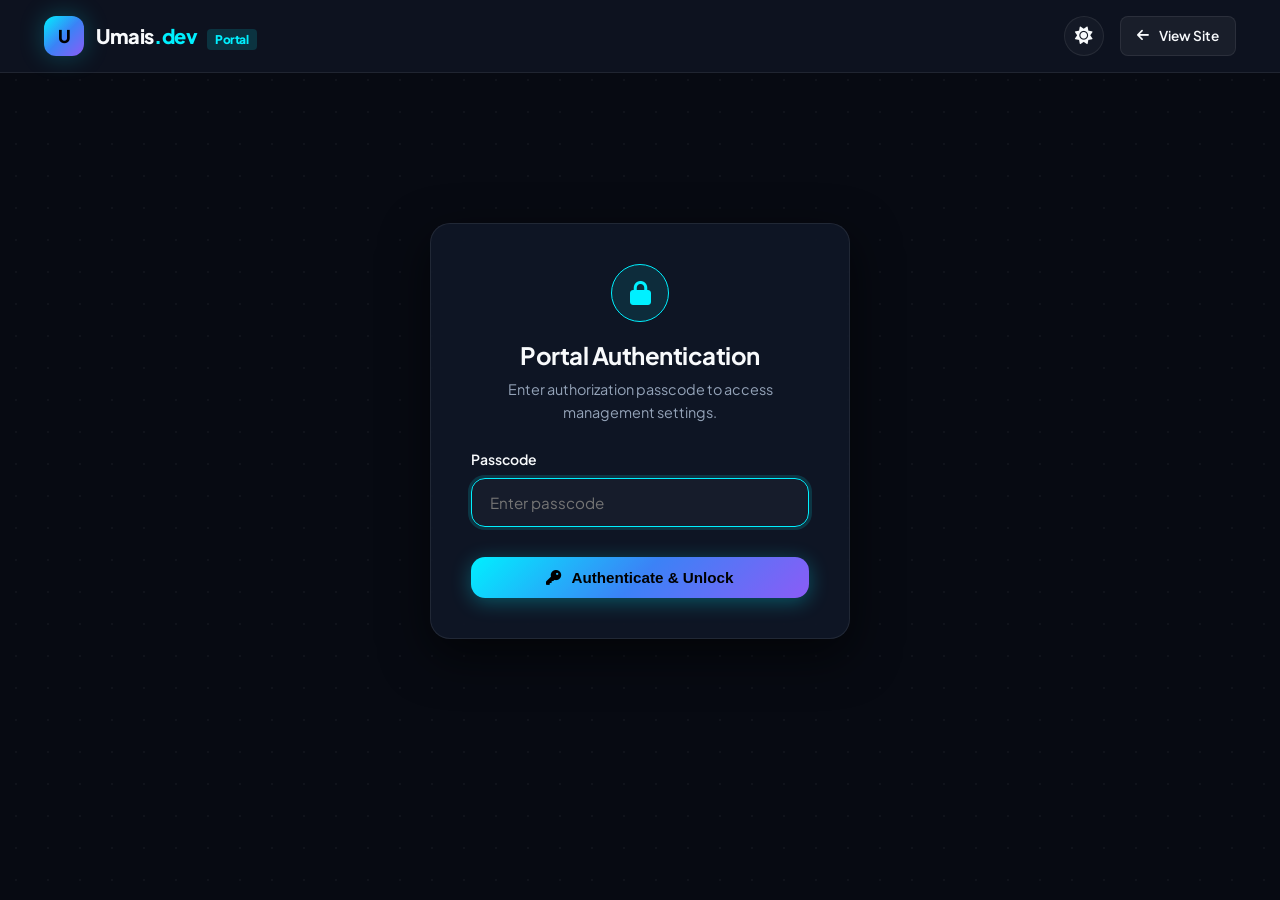
==== admin.html @ cdbe1eee "Initial commit" ====
<!DOCTYPE html>
<html lang="en" data-theme="dark">
<head>
  <meta charset="UTF-8">
  <meta name="viewport" content="width=device-width, initial-scale=1.0">
  <title>Portal Authentication | Umais Ur Rehman</title>
  <meta name="robots" content="noindex, nofollow">

  <!-- Google Fonts -->
  <link rel="preconnect" href="https://fonts.googleapis.com">
  <link rel="preconnect" href="https://fonts.gstatic.com" crossorigin>
  <link href="https://fonts.googleapis.com/css2?family=JetBrains+Mono:wght@400;600&family=Plus+Jakarta+Sans:wght@300;400;500;600;700;800&display=swap" rel="stylesheet">

  <!-- FontAwesome Icons -->
  <link rel="stylesheet" href="https://cdnjs.cloudflare.com/ajax/libs/font-awesome/6.5.1/css/all.min.css" integrity="sha512-DTOQO9RWCH3ppGqcWaEA1BIZOC6xxalwEsw9c2QQeAIftl+Vegovlnee1c9QX4TctnWMn13TZye+giMm8e2LwA==" crossorigin="anonymous" referrerpolicy="no-referrer" />

  <link rel="stylesheet" href="css/style.css">
  <link rel="icon" type="image/jpeg" href="assets/img/profile.jpeg">

  <style>
    .admin-wrapper {
      padding: 40px 0 80px;
    }
    .auth-card {
      max-width: 420px;
      margin: 110px auto;
      background: var(--bg-card);
      backdrop-filter: blur(16px);
      border: 1px solid var(--border-color);
      border-radius: var(--radius-lg);
      padding: 40px;
      text-align: center;
      box-shadow: var(--shadow-lg);
    }
    .admin-section-box {
      background: var(--bg-card);
      backdrop-filter: blur(14px);
      border: 1px solid var(--border-color);
      border-radius: var(--radius-lg);
      padding: 32px;
      margin-bottom: 36px;
    }
    .form-grid-2 {
      display: grid;
      grid-template-columns: 1fr 1fr;
      gap: 20px;
    }
    @media (max-width: 768px) {
      .form-grid-2 { grid-template-columns: 1fr; }
    }
    .action-btn-group {
      display: flex;
      gap: 8px;
    }
    .badge-cat {
      display: inline-block;
      padding: 4px 10px;
      border-radius: var(--radius-full);
      font-size: 0.75rem;
      font-weight: 600;
      text-transform: uppercase;
      background: rgba(0, 240, 255, 0.12);
      color: var(--accent-cyan);
    }
    .current-avatar-preview {
      width: 140px;
      height: 140px;
      border-radius: 50%;
      object-fit: cover;
      border: 3px solid var(--accent-cyan);
      box-shadow: 0 0 20px rgba(0, 240, 255, 0.3);
    }
    .profile-photo-container {
      display: flex;
      align-items: center;
      gap: 24px;
      flex-wrap: wrap;
    }
  </style>
</head>
<body>

  <!-- Background Interactive Particles Canvas -->
  <canvas id="canvas-particles"></canvas>

  <!-- Navigation Header -->
  <header class="admin-header">
    <div class="container" style="display: flex; justify-content: space-between; align-items: center;">
      <a href="index.html" class="nav-logo">
        <div class="logo-icon">U</div>
        <div class="logo-text">Umais<span>.dev</span> <small style="font-size: 0.75rem; background: rgba(0, 240, 255, 0.15); color: var(--accent-cyan); padding: 3px 8px; border-radius: 4px; margin-left: 6px;">Portal</small></div>
      </a>

      <div style="display: flex; align-items: center; gap: 16px;">
        <button id="theme-toggle-btn" class="theme-toggle-btn" aria-label="Toggle theme">
          <i class="fa-solid fa-sun"></i>
        </button>

        <a href="index.html" class="btn btn-secondary btn-sm">
          <i class="fa-solid fa-arrow-left"></i>
          <span>View Site</span>
        </a>

        <button id="btn-logout" class="btn btn-outline btn-sm" style="display: none;" onclick="logoutAdmin()">
          <i class="fa-solid fa-arrow-right-from-bracket"></i>
          <span>Lock</span>
        </button>
      </div>
    </div>
  </header>

  <main class="container admin-wrapper">

    <!-- Authentication Screen (Shown by default to all visitors) -->
    <div id="auth-panel" class="auth-card">
      <div style="width: 58px; height: 58px; border-radius: 50%; background: rgba(0, 240, 255, 0.1); border: 1px solid var(--accent-cyan); display: flex; align-items: center; justify-content: center; margin: 0 auto 18px; font-size: 1.5rem; color: var(--accent-cyan);">
        <i class="fa-solid fa-lock"></i>
      </div>
      <h2 style="font-size: 1.5rem; margin-bottom: 8px;">Portal Authentication</h2>
      <p style="font-size: 0.9rem; margin-bottom: 24px; color: var(--text-muted);">
        Enter authorization passcode to access management settings.
      </p>

      <form id="admin-login-form">
        <div class="form-group" style="text-align: left;">
          <label for="admin-passcode" class="form-label">Passcode</label>
          <input type="password" id="admin-passcode" class="form-control" placeholder="Enter passcode" required autofocus>
        </div>

        <button type="submit" class="btn btn-primary" style="width: 100%; margin-top: 10px;">
          <i class="fa-solid fa-key"></i>
          <span>Authenticate & Unlock</span>
        </button>
      </form>
    </div>

    <!-- Dynamic Admin Dashboard Container (Injected ONLY upon successful SHA-256 verification) -->
    <div id="admin-dashboard-container"></div>

  </main>

  <script src="js/portfolio-data.js"></script>
  <script src="js/auth.js"></script>
  <script src="js/admin.js"></script>
</body>
</html>
---- css/style.css ----
/* ==========================================================================
   UMAIS UR REHMAN — MODERN SOFTWARE DEVELOPER PORTFOLIO STYLESHEET
   Clean HTML5/CSS3/JS Architecture — Zero dependencies, production-ready
   Optimized for Netlify & GitHub Pages deployment
   ========================================================================== */

:root {
  /* Color Palette - Cyber Dark Theme (Default) */
  --bg-primary: #070a12;
  --bg-secondary: #0d121f;
  --bg-card: rgba(18, 26, 43, 0.75);
  --bg-card-hover: rgba(26, 37, 62, 0.9);
  --bg-glass: rgba(255, 255, 255, 0.03);
  --border-color: rgba(255, 255, 255, 0.08);
  --border-highlight: rgba(0, 240, 255, 0.35);

  --text-main: #f8fafc;
  --text-muted: #94a3b8;
  --text-dim: #64748b;

  --accent-cyan: #00f0ff;
  --accent-blue: #3b82f6;
  --accent-purple: #8b5cf6;
  --accent-emerald: #10b981;
  --accent-amber: #f59e0b;
  --accent-rose: #f43f5e;

  --gradient-primary: linear-gradient(135deg, #00f0ff 0%, #3b82f6 50%, #8b5cf6 100%);
  --gradient-glow: radial-gradient(circle at 50% 50%, rgba(0, 240, 255, 0.15) 0%, transparent 70%);
  --gradient-card: linear-gradient(145deg, rgba(255, 255, 255, 0.04) 0%, rgba(255, 255, 255, 0.01) 100%);

  --shadow-sm: 0 4px 12px rgba(0, 0, 0, 0.25);
  --shadow-md: 0 8px 30px rgba(0, 0, 0, 0.4);
  --shadow-lg: 0 16px 48px rgba(0, 0, 0, 0.6);
  --shadow-glow: 0 0 25px rgba(0, 240, 255, 0.25);

  --radius-sm: 8px;
  --radius-md: 14px;
  --radius-lg: 20px;
  --radius-full: 9999px;

  --transition-fast: 0.2s cubic-bezier(0.4, 0, 0.2, 1);
  --transition-normal: 0.35s cubic-bezier(0.4, 0, 0.2, 1);
  --transition-slow: 0.6s cubic-bezier(0.16, 1, 0.3, 1);

  --font-main: 'Plus Jakarta Sans', system-ui, -apple-system, BlinkMacSystemFont, 'Segoe UI', Roboto, sans-serif;
  --font-mono: 'JetBrains Mono', 'Fira Code', monospace;
}

/* Light Mode Overrides */
[data-theme="light"] {
  --bg-primary: #f8fafc;
  --bg-secondary: #f1f5f9;
  --bg-card: rgba(255, 255, 255, 0.85);
  --bg-card-hover: rgba(255, 255, 255, 0.98);
  --bg-glass: rgba(0, 0, 0, 0.02);
  --border-color: rgba(0, 0, 0, 0.08);
  --border-highlight: rgba(0, 163, 196, 0.4);

  --text-main: #0f172a;
  --text-muted: #475569;
  --text-dim: #64748b;

  --accent-cyan: #0284c7;
  --gradient-glow: radial-gradient(circle at 50% 50%, rgba(2, 132, 199, 0.1) 0%, transparent 70%);
  --shadow-sm: 0 4px 12px rgba(0, 0, 0, 0.06);
  --shadow-md: 0 8px 30px rgba(0, 0, 0, 0.08);
  --shadow-lg: 0 16px 40px rgba(0, 0, 0, 0.12);
  --shadow-glow: 0 0 25px rgba(2, 132, 199, 0.18);
}

/* ==========================================================================
   Base & Reset
   ========================================================================== */

*, *::before, *::after {
  box-sizing: border-box;
  margin: 0;
  padding: 0;
}

html {
  scroll-behavior: smooth;
  font-size: 16px;
  -webkit-text-size-adjust: 100%;
}

body {
  font-family: var(--font-main);
  background-color: var(--bg-primary);
  color: var(--text-main);
  line-height: 1.6;
  overflow-x: hidden;
  transition: background-color var(--transition-normal), color var(--transition-normal);
  position: relative;
}

/* Subtle background grid pattern */
body::before {
  content: "";
  position: fixed;
  top: 0;
  left: 0;
  width: 100%;
  height: 100%;
  background-image: 
    radial-gradient(rgba(255, 255, 255, 0.04) 1px, transparent 1px);
  background-size: 32px 32px;
  pointer-events: none;
  z-index: -1;
}

[data-theme="light"] body::before {
  background-image: radial-gradient(rgba(0, 0, 0, 0.04) 1px, transparent 1px);
}

#canvas-particles {
  position: fixed;
  top: 0;
  left: 0;
  width: 100%;
  height: 100%;
  z-index: 0;
  pointer-events: none;
}

/* Container */
.container {
  width: 100%;
  max-width: 1240px;
  margin: 0 auto;
  padding: 0 24px;
  position: relative;
  z-index: 1;
}

/* Typography Helpers */
h1, h2, h3, h4, h5, h6 {
  color: var(--text-main);
  font-weight: 700;
  line-height: 1.25;
  letter-spacing: -0.02em;
}

p {
  color: var(--text-muted);
}

a {
  color: inherit;
  text-decoration: none;
  transition: var(--transition-fast);
}

img {
  max-width: 100%;
  height: auto;
  display: block;
}

/* Gradient Text */
.gradient-text {
  background: var(--gradient-primary);
  -webkit-background-clip: text;
  -webkit-text-fill-color: transparent;
  display: inline-block;
}

/* Section Common */
.section {
  padding: 110px 0;
  position: relative;
}

.section-header {
  text-align: center;
  max-width: 760px;
  margin: 0 auto 60px;
}

.section-tag {
  display: inline-flex;
  align-items: center;
  gap: 8px;
  padding: 6px 16px;
  border-radius: var(--radius-full);
  background: rgba(0, 240, 255, 0.1);
  border: 1px solid rgba(0, 240, 255, 0.25);
  color: var(--accent-cyan);
  font-size: 0.825rem;
  font-weight: 600;
  letter-spacing: 0.05em;
  text-transform: uppercase;
  margin-bottom: 16px;
}

.section-title {
  font-size: clamp(2rem, 4vw, 2.75rem);
  margin-bottom: 16px;
}

.section-subtitle {
  font-size: 1.1rem;
  color: var(--text-muted);
}

/* ==========================================================================
   Navigation Header
   ========================================================================== */

.site-header {
  position: fixed;
  top: 0;
  left: 0;
  width: 100%;
  z-index: 1000;
  padding: 20px 0;
  transition: all var(--transition-normal);
}

.site-header.scrolled {
  padding: 12px 0;
  background: rgba(7, 10, 18, 0.85);
  backdrop-filter: blur(16px);
  -webkit-backdrop-filter: blur(16px);
  border-bottom: 1px solid var(--border-color);
  box-shadow: var(--shadow-sm);
}

[data-theme="light"] .site-header.scrolled {
  background: rgba(255, 255, 255, 0.9);
}

.nav-container {
  display: flex;
  align-items: center;
  justify-content: space-between;
}

.nav-logo {
  display: flex;
  align-items: center;
  gap: 12px;
  font-weight: 800;
  font-size: 1.25rem;
  letter-spacing: -0.02em;
}

.logo-icon {
  width: 40px;
  height: 40px;
  border-radius: 12px;
  background: var(--gradient-primary);
  display: flex;
  align-items: center;
  justify-content: center;
  color: #000;
  font-weight: 900;
  font-size: 1.1rem;
  box-shadow: var(--shadow-glow);
}

.logo-text span {
  color: var(--accent-cyan);
}

.nav-menu {
  display: flex;
  align-items: center;
  gap: 32px;
  list-style: none;
}

.nav-link {
  font-size: 0.925rem;
  font-weight: 500;
  color: var(--text-muted);
  position: relative;
  padding: 6px 0;
}

.nav-link:hover,
.nav-link.active {
  color: var(--accent-cyan);
}

.nav-link::after {
  content: "";
  position: absolute;
  bottom: 0;
  left: 0;
  width: 0%;
  height: 2px;
  background: var(--gradient-primary);
  transition: width var(--transition-fast);
}

.nav-link:hover::after,
.nav-link.active::after {
  width: 100%;
}

.nav-actions {
  display: flex;
  align-items: center;
  gap: 16px;
}

.theme-toggle-btn {
  background: var(--bg-glass);
  border: 1px solid var(--border-color);
  color: var(--text-main);
  width: 40px;
  height: 40px;
  border-radius: 50%;
  display: flex;
  align-items: center;
  justify-content: center;
  cursor: pointer;
  transition: var(--transition-fast);
  font-size: 1.1rem;
}

.theme-toggle-btn:hover {
  background: var(--border-color);
  transform: rotate(15deg);
}

.mobile-toggle {
  display: none;
  background: transparent;
  border: none;
  color: var(--text-main);
  font-size: 1.5rem;
  cursor: pointer;
}

/* ==========================================================================
   Buttons
   ========================================================================== */

.btn {
  display: inline-flex;
  align-items: center;
  justify-content: center;
  gap: 10px;
  padding: 12px 24px;
  border-radius: var(--radius-md);
  font-weight: 600;
  font-size: 0.95rem;
  cursor: pointer;
  transition: all var(--transition-fast);
  border: none;
  outline: none;
  text-decoration: none;
}

.btn-primary {
  background: var(--gradient-primary);
  color: #000;
  box-shadow: 0 4px 20px rgba(0, 240, 255, 0.3);
}

.btn-primary:hover {
  transform: translateY(-2px);
  box-shadow: 0 8px 28px rgba(0, 240, 255, 0.5);
  color: #000;
}

.btn-secondary {
  background: rgba(255, 255, 255, 0.05);
  border: 1px solid var(--border-color);
  color: var(--text-main);
}

.btn-secondary:hover {
  background: rgba(255, 255, 255, 0.1);
  border-color: var(--accent-cyan);
  color: var(--accent-cyan);
  transform: translateY(-2px);
}

.btn-outline {
  background: transparent;
  border: 1px solid var(--border-highlight);
  color: var(--accent-cyan);
}

.btn-outline:hover {
  background: rgba(0, 240, 255, 0.1);
  transform: translateY(-2px);
}

.btn-sm {
  padding: 8px 16px;
  font-size: 0.85rem;
  border-radius: var(--radius-sm);
}

.btn-lg {
  padding: 16px 32px;
  font-size: 1.05rem;
}

/* ==========================================================================
   Hero Section
   ========================================================================== */

.hero-section {
  min-height: 100vh;
  display: flex;
  align-items: center;
  padding-top: 130px;
  padding-bottom: 70px;
  position: relative;
  overflow: hidden;
}

.hero-glow-1 {
  position: absolute;
  top: 15%;
  left: -10%;
  width: 500px;
  height: 500px;
  background: radial-gradient(circle, rgba(0, 240, 255, 0.18) 0%, transparent 70%);
  filter: blur(80px);
  pointer-events: none;
  z-index: 0;
  animation: floatOrb 12s infinite alternate ease-in-out;
}

.hero-glow-2 {
  position: absolute;
  bottom: 10%;
  right: -5%;
  width: 550px;
  height: 550px;
  background: radial-gradient(circle, rgba(139, 92, 246, 0.18) 0%, transparent 70%);
  filter: blur(90px);
  pointer-events: none;
  z-index: 0;
  animation: floatOrb 15s infinite alternate-reverse ease-in-out;
}

@keyframes floatOrb {
  0% { transform: translate(0, 0) scale(1); }
  50% { transform: translate(40px, -30px) scale(1.1); }
  100% { transform: translate(-30px, 40px) scale(0.95); }
}

.hero-grid {
  display: grid;
  grid-template-columns: minmax(0, 1fr) 340px;
  align-items: center;
  gap: 48px;
  position: relative;
  z-index: 1;
}

.hero-content {
  max-width: 680px;
  min-width: 0;
}

.hero-badge-available {
  display: inline-flex;
  align-items: center;
  gap: 10px;
  padding: 8px 18px;
  background: rgba(16, 185, 129, 0.12);
  border: 1px solid rgba(16, 185, 129, 0.35);
  border-radius: var(--radius-full);
  color: var(--accent-emerald);
  font-size: 0.85rem;
  font-weight: 600;
  margin-bottom: 24px;
}

.pulse-dot {
  width: 9px;
  height: 9px;
  background: var(--accent-emerald);
  border-radius: 50%;
  box-shadow: 0 0 10px var(--accent-emerald);
  animation: pulse 2s infinite;
}

@keyframes pulse {
  0%, 100% { opacity: 1; transform: scale(1); }
  50% { opacity: 0.4; transform: scale(1.3); }
}

.hero-title {
  font-size: clamp(2.2rem, 3.8vw, 3.4rem);
  font-weight: 800;
  line-height: 1.2;
  margin-bottom: 20px;
  letter-spacing: -0.03em;
  word-break: normal;
  overflow-wrap: break-word;
}

.hero-title-sub {
  display: inline-block;
  color: var(--accent-cyan);
  font-size: clamp(1.35rem, 2.4vw, 2rem);
  font-weight: 700;
  margin-top: 6px;
  background: var(--gradient-primary);
  -webkit-background-clip: text;
  -webkit-text-fill-color: transparent;
  line-height: 1.3;
}

.hero-description {
  font-size: 1.1rem;
  color: var(--text-muted);
  margin-bottom: 32px;
  line-height: 1.7;
  max-width: 640px;
}

.hero-cta-group {
  display: flex;
  flex-wrap: wrap;
  align-items: center;
  gap: 16px;
  margin-bottom: 40px;
}

.hero-social-links {
  display: flex;
  align-items: center;
  gap: 16px;
  flex-wrap: wrap;
}

.social-pill {
  display: inline-flex;
  align-items: center;
  gap: 8px;
  padding: 8px 16px;
  border-radius: var(--radius-full);
  background: var(--bg-glass);
  border: 1px solid var(--border-color);
  font-size: 0.875rem;
  color: var(--text-muted);
  transition: var(--transition-fast);
}

.social-pill:hover {
  border-color: var(--accent-cyan);
  color: var(--accent-cyan);
  transform: translateY(-2px);
}

/* Hero Visual / Avatar Showcase (Locked in position & Zero component overlap) */
.hero-visual {
  display: flex;
  flex-direction: column;
  justify-content: center;
  align-items: center;
  position: relative;
  width: 340px;
  flex-shrink: 0;
  gap: 20px;
}

.avatar-wrapper {
  position: relative;
  width: 300px;
  height: 300px;
  flex-shrink: 0;
  border-radius: 50%;
  z-index: 2;
}

.avatar-ring {
  position: absolute;
  top: -12px;
  left: -12px;
  right: -12px;
  bottom: -12px;
  border-radius: 50%;
  border: 2px dashed rgba(0, 240, 255, 0.35);
  animation: rotateRing 25s linear infinite;
  pointer-events: none;
  z-index: 1;
}

@keyframes rotateRing {
  from { transform: rotate(0deg); }
  to { transform: rotate(360deg); }
}

.avatar-backdrop {
  position: absolute;
  inset: 0;
  border-radius: 50%;
  background: var(--gradient-primary);
  opacity: 0.2;
  filter: blur(25px);
  pointer-events: none;
  z-index: 0;
}

.avatar-img-container {
  position: relative;
  width: 100%;
  height: 100%;
  border-radius: 50%;
  padding: 6px;
  background: linear-gradient(135deg, rgba(0, 240, 255, 0.6), rgba(139, 92, 246, 0.6));
  box-shadow: 0 0 35px rgba(0, 240, 255, 0.35);
  overflow: hidden;
  z-index: 3;
}

.avatar-img {
  width: 100%;
  height: 100%;
  object-fit: cover;
  object-position: center 20%;
  border-radius: 50%;
  background-color: #1a2234;
  transition: transform var(--transition-slow);
  display: block;
  position: relative;
  z-index: 4;
}

.avatar-wrapper:hover .avatar-img {
  transform: scale(1.05);
}

/* Badges positioned cleanly below the avatar - zero overlap with profile picture */
.avatar-sub-badges {
  display: flex;
  align-items: center;
  justify-content: center;
  gap: 12px;
  width: 100%;
  z-index: 5;
}

.avatar-badge-pill {
  display: inline-flex;
  align-items: center;
  gap: 8px;
  padding: 8px 16px;
  background: rgba(18, 26, 43, 0.85);
  backdrop-filter: blur(12px);
  border: 1px solid var(--border-highlight);
  border-radius: var(--radius-full);
  font-size: 0.825rem;
  font-weight: 600;
  color: var(--text-main);
  box-shadow: var(--shadow-sm);
  transition: transform var(--transition-fast), border-color var(--transition-fast);
}

.avatar-badge-pill:hover {
  transform: translateY(-2px);
  border-color: var(--accent-cyan);
}

.floating-stat-text span {
  font-size: 0.75rem;
  color: var(--text-muted);
}

/* ==========================================================================
   Trust & Metrics Strip
   ========================================================================== */

.metrics-strip {
  padding: 30px 0;
  border-top: 1px solid var(--border-color);
  border-bottom: 1px solid var(--border-color);
  background: rgba(255, 255, 255, 0.015);
  
  /* Centers the grid container across the whole page */
  display: flex;
  justify-content: center;
  align-items: center;
  width: 100%;
}

.metrics-grid {
  display: grid;
  /* Changed from 4 to 3 columns to match your 3 metric items */
  grid-template-columns: repeat(3, 1fr);
  gap: 40px;
  text-align: center;
  
  /* Centers the grid content and restricts max width */
  width: 100%;
  max-width: 1000px;
  margin: 0 auto;
  padding: 0 20px;
}

.metric-item {
  padding: 10px;
}

.metric-number {
  font-size: clamp(2rem, 3.5vw, 2.75rem);
  font-weight: 800;
  color: var(--accent-cyan);
  line-height: 1;
  margin-bottom: 8px;
  font-family: var(--font-mono);
}

.metric-label {
  font-size: 0.875rem;
  color: var(--text-muted);
  font-weight: 500;
}
/* ==========================================================================
   Services Section (Client Satisfaction)
   ========================================================================== */

.services-grid {
  display: grid;
  grid-template-columns: repeat(auto-fit, minmax(340px, 1fr));
  gap: 28px;
}

.service-card {
  background: var(--bg-card);
  backdrop-filter: blur(12px);
  border: 1px solid var(--border-color);
  border-radius: var(--radius-lg);
  padding: 36px 30px;
  transition: all var(--transition-normal);
  position: relative;
  overflow: hidden;
  display: flex;
  flex-direction: column;
}

.service-card::before {
  content: "";
  position: absolute;
  top: 0;
  left: 0;
  right: 0;
  height: 3px;
  background: var(--gradient-primary);
  opacity: 0;
  transition: opacity var(--transition-fast);
}

.service-card:hover {
  transform: translateY(-8px);
  border-color: var(--border-highlight);
  background: var(--bg-card-hover);
  box-shadow: var(--shadow-lg), var(--shadow-glow);
}

.service-card:hover::before {
  opacity: 1;
}

.service-icon-box {
  width: 60px;
  height: 60px;
  border-radius: 16px;
  background: rgba(0, 240, 255, 0.1);
  border: 1px solid rgba(0, 240, 255, 0.2);
  display: flex;
  align-items: center;
  justify-content: center;
  font-size: 1.6rem;
  color: var(--accent-cyan);
  margin-bottom: 24px;
  transition: transform var(--transition-fast);
}

.service-card:hover .service-icon-box {
  transform: scale(1.1) rotate(5deg);
  background: var(--gradient-primary);
  color: #000;
}

.service-title {
  font-size: 1.35rem;
  margin-bottom: 14px;
}

.service-description {
  font-size: 0.95rem;
  line-height: 1.65;
  margin-bottom: 22px;
  flex-grow: 1;
}

.service-features-list {
  list-style: none;
  margin-bottom: 24px;
  display: flex;
  flex-direction: column;
  gap: 10px;
}

.service-feature-item {
  display: flex;
  align-items: center;
  gap: 10px;
  font-size: 0.85rem;
  color: var(--text-muted);
}

.service-feature-item i {
  color: var(--accent-emerald);
  font-size: 0.9rem;
}

.service-tech-tags {
  display: flex;
  flex-wrap: wrap;
  gap: 8px;
  padding-top: 16px;
  border-top: 1px solid var(--border-color);
}

.service-badge {
  font-size: 0.75rem;
  font-weight: 600;
  padding: 4px 10px;
  border-radius: var(--radius-sm);
  background: rgba(255, 255, 255, 0.05);
  color: var(--text-dim);
}

/* Client Value Banner */
.client-value-banner {
  margin-top: 60px;
  background: linear-gradient(135deg, rgba(0, 240, 255, 0.08) 0%, rgba(139, 92, 246, 0.08) 100%);
  border: 1px solid var(--border-highlight);
  border-radius: var(--radius-lg);
  padding: 40px;
  display: grid;
  grid-template-columns: 1fr 1fr 1fr;
  gap: 30px;
}

.value-point {
  display: flex;
  gap: 18px;
}

.value-icon {
  font-size: 1.8rem;
  color: var(--accent-cyan);
  flex-shrink: 0;
}

.value-title {
  font-size: 1.1rem;
  margin-bottom: 6px;
}

.value-desc {
  font-size: 0.875rem;
}

/* ==========================================================================
   Portfolio Showcase Section (Categorized Work)
   ========================================================================== */

.portfolio-filter-bar {
  display: flex;
  flex-wrap: wrap;
  align-items: center;
  justify-content: center;
  gap: 12px;
  margin-bottom: 45px;
}

.filter-btn {
  padding: 10px 22px;
  border-radius: var(--radius-full);
  background: var(--bg-card);
  border: 1px solid var(--border-color);
  color: var(--text-muted);
  font-size: 0.9rem;
  font-weight: 600;
  cursor: pointer;
  transition: all var(--transition-fast);
  display: inline-flex;
  align-items: center;
  gap: 8px;
}

.filter-btn:hover {
  border-color: var(--accent-cyan);
  color: var(--text-main);
}

.filter-btn.active {
  background: var(--gradient-primary);
  color: #000;
  border-color: transparent;
  box-shadow: 0 4px 18px rgba(0, 240, 255, 0.35);
}

.filter-btn .filter-count {
  font-size: 0.75rem;
  padding: 2px 7px;
  border-radius: var(--radius-full);
  background: rgba(0, 0, 0, 0.2);
}

.filter-btn.active .filter-count {
  background: rgba(0, 0, 0, 0.35);
  color: #fff;
}

/* Projects Grid */
.projects-grid {
  display: grid;
  grid-template-columns: repeat(auto-fill, minmax(360px, 1fr));
  gap: 32px;
}

.project-card {
  background: var(--bg-card);
  backdrop-filter: blur(12px);
  border: 1px solid var(--border-color);
  border-radius: var(--radius-lg);
  overflow: hidden;
  transition: all var(--transition-normal);
  display: flex;
  flex-direction: column;
  position: relative;
}

.project-card:hover {
  transform: translateY(-8px);
  border-color: var(--border-highlight);
  box-shadow: var(--shadow-lg), var(--shadow-glow);
}

.project-thumbnail-wrapper {
  position: relative;
  width: 100%;
  height: 230px;
  background-color: #0e1526;
  overflow: hidden;
}

.project-img {
  width: 100%;
  height: 100%;
  object-fit: cover;
  transition: transform var(--transition-slow);
}

.project-card:hover .project-img {
  transform: scale(1.08);
}

.project-overlay {
  position: absolute;
  inset: 0;
  background: linear-gradient(180deg, transparent 40%, rgba(7, 10, 18, 0.95) 100%);
  display: flex;
  align-items: flex-end;
  padding: 16px;
  opacity: 0;
  transition: opacity var(--transition-fast);
}

.project-card:hover .project-overlay {
  opacity: 1;
}

.overlay-actions {
  display: flex;
  gap: 10px;
  width: 100%;
  justify-content: flex-end;
}

.overlay-btn {
  width: 38px;
  height: 38px;
  border-radius: 50%;
  background: rgba(255, 255, 255, 0.9);
  color: #000;
  display: flex;
  align-items: center;
  justify-content: center;
  font-size: 0.95rem;
  transition: transform var(--transition-fast);
}

.overlay-btn:hover {
  transform: scale(1.15);
  background: var(--accent-cyan);
}

.project-category-pill {
  position: absolute;
  top: 16px;
  left: 16px;
  padding: 4px 12px;
  border-radius: var(--radius-full);
  background: rgba(7, 10, 18, 0.85);
  backdrop-filter: blur(8px);
  border: 1px solid var(--border-color);
  font-size: 0.75rem;
  font-weight: 600;
  color: var(--accent-cyan);
  text-transform: uppercase;
  letter-spacing: 0.05em;
}

.project-body {
  padding: 24px;
  display: flex;
  flex-direction: column;
  flex-grow: 1;
}

.project-meta-row {
  display: flex;
  justify-content: space-between;
  align-items: center;
  font-size: 0.8rem;
  color: var(--text-dim);
  margin-bottom: 10px;
}

.project-title {
  font-size: 1.25rem;
  margin-bottom: 8px;
  transition: color var(--transition-fast);
}

.project-card:hover .project-title {
  color: var(--accent-cyan);
}

.project-subtitle {
  font-size: 0.875rem;
  color: var(--text-muted);
  line-height: 1.5;
  margin-bottom: 18px;
  flex-grow: 1;
}

.project-tags {
  display: flex;
  flex-wrap: wrap;
  gap: 6px;
  margin-bottom: 20px;
}

.project-tag {
  font-size: 0.725rem;
  padding: 3px 9px;
  border-radius: 6px;
  background: rgba(255, 255, 255, 0.04);
  border: 1px solid var(--border-color);
  color: var(--text-dim);
  font-family: var(--font-mono);
}

.project-card-footer {
  display: flex;
  align-items: center;
  justify-content: space-between;
  padding-top: 16px;
  border-top: 1px solid var(--border-color);
}

.project-links-row {
  display: flex;
  align-items: center;
  gap: 12px;
}

.project-link-action {
  font-size: 0.85rem;
  font-weight: 600;
  color: var(--accent-cyan);
  display: inline-flex;
  align-items: center;
  gap: 6px;
}

.project-link-action:hover {
  text-decoration: underline;
}

/* ==========================================================================
   Technical Skills Section
   ========================================================================== */

.skills-grid {
  display: grid;
  grid-template-columns: repeat(auto-fit, minmax(360px, 1fr));
  gap: 28px;
}

.skill-category-card {
  background: var(--bg-card);
  backdrop-filter: blur(12px);
  border: 1px solid var(--border-color);
  border-radius: var(--radius-lg);
  padding: 30px;
  transition: all var(--transition-normal);
}

.skill-category-card:hover {
  border-color: var(--border-highlight);
  transform: translateY(-4px);
  box-shadow: var(--shadow-md);
}

.skill-category-header {
  display: flex;
  align-items: center;
  gap: 14px;
  margin-bottom: 24px;
  padding-bottom: 16px;
  border-bottom: 1px solid var(--border-color);
}

.skill-category-icon {
  width: 44px;
  height: 44px;
  border-radius: 12px;
  background: rgba(0, 240, 255, 0.1);
  color: var(--accent-cyan);
  display: flex;
  align-items: center;
  justify-content: center;
  font-size: 1.3rem;
}

.skill-category-title {
  font-size: 1.15rem;
}

.skill-bars-list {
  display: flex;
  flex-direction: column;
  gap: 18px;
}

.skill-bar-item {
  display: flex;
  flex-direction: column;
  gap: 6px;
}

.skill-info-row {
  display: flex;
  justify-content: space-between;
  font-size: 0.875rem;
  font-weight: 600;
}

.skill-track {
  width: 100%;
  height: 8px;
  background: rgba(255, 255, 255, 0.06);
  border-radius: var(--radius-full);
  overflow: hidden;
  position: relative;
}

.skill-fill {
  height: 100%;
  border-radius: var(--radius-full);
  background: var(--gradient-primary);
  width: 0%;
  transition: width 1.2s cubic-bezier(0.16, 1, 0.3, 1);
  box-shadow: 0 0 10px rgba(0, 240, 255, 0.4);
}

.skill-tags-cloud {
  display: flex;
  flex-wrap: wrap;
  gap: 8px;
  margin-top: 14px;
}

.skill-pill {
  padding: 6px 14px;
  border-radius: var(--radius-full);
  background: rgba(255, 255, 255, 0.04);
  border: 1px solid var(--border-color);
  font-size: 0.825rem;
  color: var(--text-muted);
  transition: var(--transition-fast);
}

.skill-pill:hover {
  border-color: var(--accent-cyan);
  color: var(--accent-cyan);
  background: rgba(0, 240, 255, 0.05);
}

/* ==========================================================================
   Experience & Education Timeline
   ========================================================================== */

.timeline-wrapper {
  position: relative;
  max-width: 900px;
  margin: 0 auto;
}

.timeline-wrapper::before {
  content: "";
  position: absolute;
  top: 0;
  bottom: 0;
  left: 28px;
  width: 2px;
  background: linear-gradient(180deg, var(--accent-cyan) 0%, var(--accent-purple) 100%);
}

.timeline-item {
  position: relative;
  padding-left: 70px;
  margin-bottom: 40px;
}

.timeline-item:last-child {
  margin-bottom: 0;
}

.timeline-node {
  position: absolute;
  left: 17px;
  top: 4px;
  width: 24px;
  height: 24px;
  border-radius: 50%;
  background: var(--bg-primary);
  border: 3px solid var(--accent-cyan);
  box-shadow: 0 0 12px var(--accent-cyan);
}

.timeline-card {
  background: var(--bg-card);
  backdrop-filter: blur(12px);
  border: 1px solid var(--border-color);
  border-radius: var(--radius-lg);
  padding: 28px;
  transition: all var(--transition-fast);
}

.timeline-card:hover {
  border-color: var(--border-highlight);
  transform: translateX(6px);
}

.timeline-header {
  display: flex;
  flex-wrap: wrap;
  justify-content: space-between;
  align-items: baseline;
  gap: 10px;
  margin-bottom: 12px;
}

.timeline-role {
  font-size: 1.25rem;
  font-weight: 700;
}

.timeline-role span {
  color: var(--accent-cyan);
  font-weight: 500;
  font-size: 1rem;
}

.timeline-badge {
  font-size: 0.8rem;
  padding: 4px 12px;
  border-radius: var(--radius-full);
  background: rgba(0, 240, 255, 0.1);
  color: var(--accent-cyan);
  font-weight: 600;
  font-family: var(--font-mono);
}

.timeline-bullet-list {
  list-style: none;
  display: flex;
  flex-direction: column;
  gap: 8px;
}

.timeline-bullet {
  position: relative;
  padding-left: 20px;
  font-size: 0.925rem;
  color: var(--text-muted);
}

.timeline-bullet::before {
  content: "▹";
  position: absolute;
  left: 0;
  color: var(--accent-cyan);
  font-size: 1rem;
}

/* ==========================================================================
   Client Testimonials / Trust Section
   ========================================================================== */

.testimonials-grid {
  display: grid;
  grid-template-columns: repeat(auto-fit, minmax(320px, 1fr));
  gap: 28px;
}

.testimonial-card {
  background: var(--bg-card);
  backdrop-filter: blur(12px);
  border: 1px solid var(--border-color);
  border-radius: var(--radius-lg);
  padding: 32px;
  display: flex;
  flex-direction: column;
  justify-content: space-between;
  transition: var(--transition-fast);
}

.testimonial-card:hover {
  border-color: var(--border-highlight);
  transform: translateY(-4px);
}

.quote-stars {
  color: #fbbf24;
  margin-bottom: 16px;
  font-size: 0.9rem;
}

.quote-text {
  font-size: 0.95rem;
  line-height: 1.7;
  color: var(--text-muted);
  font-style: italic;
  margin-bottom: 24px;
}

.client-author-info {
  display: flex;
  align-items: center;
  gap: 14px;
}

.client-avatar-fallback {
  width: 44px;
  height: 44px;
  border-radius: 50%;
  background: var(--gradient-primary);
  color: #000;
  font-weight: 800;
  display: flex;
  align-items: center;
  justify-content: center;
}

.client-name {
  font-size: 0.95rem;
  font-weight: 700;
}

.client-role {
  font-size: 0.8rem;
  color: var(--text-dim);
}

/* ==========================================================================
   Contact Section
   ========================================================================== */

.contact-grid {
  display: grid;
  grid-template-columns: 1fr 1.2fr;
  gap: 40px;
}

.contact-info-card {
  background: var(--bg-card);
  backdrop-filter: blur(12px);
  border: 1px solid var(--border-color);
  border-radius: var(--radius-lg);
  padding: 36px;
}

.contact-info-title {
  font-size: 1.5rem;
  margin-bottom: 12px;
}

.contact-info-desc {
  font-size: 0.95rem;
  margin-bottom: 30px;
}

.contact-channels-list {
  display: flex;
  flex-direction: column;
  gap: 20px;
  margin-bottom: 36px;
}

.contact-channel-item {
  display: flex;
  align-items: center;
  gap: 16px;
  padding: 14px 18px;
  background: rgba(255, 255, 255, 0.03);
  border: 1px solid var(--border-color);
  border-radius: var(--radius-md);
  transition: var(--transition-fast);
}

.contact-channel-item:hover {
  border-color: var(--accent-cyan);
  background: rgba(0, 240, 255, 0.05);
}

.channel-icon {
  width: 44px;
  height: 44px;
  border-radius: 12px;
  background: rgba(0, 240, 255, 0.1);
  color: var(--accent-cyan);
  display: flex;
  align-items: center;
  justify-content: center;
  font-size: 1.25rem;
  flex-shrink: 0;
}

.channel-details small {
  display: block;
  font-size: 0.75rem;
  color: var(--text-dim);
  text-transform: uppercase;
  letter-spacing: 0.05em;
}

.channel-details strong {
  font-size: 0.95rem;
  color: var(--text-main);
}

.copy-btn {
  margin-left: auto;
  background: transparent;
  border: none;
  color: var(--text-dim);
  cursor: pointer;
  padding: 6px;
  font-size: 1rem;
  transition: color var(--transition-fast);
}

.copy-btn:hover {
  color: var(--accent-cyan);
}

/* Contact Form */
.contact-form-card {
  background: var(--bg-card);
  backdrop-filter: blur(12px);
  border: 1px solid var(--border-color);
  border-radius: var(--radius-lg);
  padding: 36px;
}

.form-group {
  margin-bottom: 20px;
}

.form-label {
  display: block;
  font-size: 0.875rem;
  font-weight: 600;
  margin-bottom: 8px;
  color: var(--text-main);
}

.form-control {
  width: 100%;
  padding: 14px 18px;
  border-radius: var(--radius-md);
  background: rgba(255, 255, 255, 0.03);
  border: 1px solid var(--border-color);
  color: var(--text-main);
  font-family: inherit;
  font-size: 0.95rem;
  outline: none;
  transition: border-color var(--transition-fast), box-shadow var(--transition-fast);
}

.form-control:focus {
  border-color: var(--accent-cyan);
  box-shadow: 0 0 0 3px rgba(0, 240, 255, 0.15);
}

textarea.form-control {
  resize: vertical;
  min-height: 130px;
}

/* ==========================================================================
   Footer
   ========================================================================== */

.site-footer {
  border-top: 1px solid var(--border-color);
  background: var(--bg-secondary);
  padding: 60px 0 30px;
  margin-top: 60px;
}

.footer-top {
  display: flex;
  flex-wrap: wrap;
  justify-content: space-between;
  align-items: center;
  gap: 24px;
  margin-bottom: 40px;
}

.footer-bottom {
  display: flex;
  flex-wrap: wrap;
  justify-content: space-between;
  align-items: center;
  gap: 16px;
  padding-top: 24px;
  border-top: 1px solid var(--border-color);
  font-size: 0.85rem;
  color: var(--text-dim);
}

.footer-admin-link {
  color: var(--text-dim);
  font-size: 0.825rem;
  display: inline-flex;
  align-items: center;
  gap: 6px;
  padding: 4px 10px;
  border-radius: var(--radius-sm);
  background: rgba(255, 255, 255, 0.03);
  border: 1px solid var(--border-color);
}

.footer-admin-link:hover {
  color: var(--accent-cyan);
  border-color: var(--accent-cyan);
}

/* ==========================================================================
   Floating Action Button (WhatsApp Quick Chat)
   ========================================================================== */

.floating-whatsapp {
  position: fixed;
  bottom: 28px;
  right: 28px;
  width: 58px;
  height: 58px;
  border-radius: 50%;
  background: #25d366;
  color: #fff;
  display: flex;
  align-items: center;
  justify-content: center;
  font-size: 1.8rem;
  box-shadow: 0 8px 24px rgba(37, 211, 102, 0.4);
  z-index: 999;
  transition: transform var(--transition-fast), box-shadow var(--transition-fast);
  cursor: pointer;
}

.floating-whatsapp:hover {
  transform: scale(1.1) rotate(8deg);
  box-shadow: 0 12px 30px rgba(37, 211, 102, 0.6);
}

/* ==========================================================================
   Modals & Lightbox
   ========================================================================== */

.modal-backdrop {
  position: fixed;
  inset: 0;
  background: rgba(0, 0, 0, 0.8);
  backdrop-filter: blur(8px);
  z-index: 2000;
  display: flex;
  align-items: center;
  justify-content: center;
  padding: 24px;
  opacity: 0;
  pointer-events: none;
  transition: opacity var(--transition-normal);
}

.modal-backdrop.active {
  opacity: 1;
  pointer-events: auto;
}

.modal-content-box {
  background: var(--bg-secondary);
  border: 1px solid var(--border-highlight);
  border-radius: var(--radius-lg);
  max-width: 780px;
  width: 100%;
  max-height: 90vh;
  overflow-y: auto;
  box-shadow: var(--shadow-lg);
  position: relative;
  transform: translateY(20px) scale(0.96);
  transition: transform var(--transition-normal);
}

.modal-backdrop.active .modal-content-box {
  transform: translateY(0) scale(1);
}

.modal-close-btn {
  position: absolute;
  top: 18px;
  right: 18px;
  width: 38px;
  height: 38px;
  border-radius: 50%;
  background: rgba(255, 255, 255, 0.1);
  border: none;
  color: var(--text-main);
  font-size: 1.2rem;
  display: flex;
  align-items: center;
  justify-content: center;
  cursor: pointer;
  z-index: 10;
  transition: var(--transition-fast);
}

.modal-close-btn:hover {
  background: var(--accent-rose);
  color: #fff;
}

/* Toast Notifications */
.toast-container {
  position: fixed;
  bottom: 28px;
  left: 50%;
  transform: translateX(-50%);
  z-index: 3000;
  pointer-events: none;
}

.toast {
  background: rgba(18, 26, 43, 0.95);
  backdrop-filter: blur(12px);
  border: 1px solid var(--border-highlight);
  color: var(--text-main);
  padding: 12px 24px;
  border-radius: var(--radius-full);
  box-shadow: var(--shadow-lg);
  display: flex;
  align-items: center;
  gap: 12px;
  font-size: 0.9rem;
  font-weight: 600;
  animation: toastSlide 0.35s ease forwards;
}

@keyframes toastSlide {
  from { opacity: 0; transform: translateY(20px); }
  to { opacity: 1; transform: translateY(0); }
}

/* ==========================================================================
   Admin Panel Specific Styles (admin.html & Admin Mode)
   ========================================================================== */

.admin-header {
  background: var(--bg-secondary);
  border-bottom: 1px solid var(--border-color);
  padding: 16px 0;
}

.admin-stats-grid {
  display: grid;
  grid-template-columns: repeat(auto-fit, minmax(200px, 1fr));
  gap: 20px;
  margin-bottom: 36px;
}

.admin-stat-card {
  background: var(--bg-card);
  border: 1px solid var(--border-color);
  border-radius: var(--radius-md);
  padding: 20px;
  display: flex;
  align-items: center;
  gap: 16px;
}

.admin-stat-icon {
  width: 48px;
  height: 48px;
  border-radius: 12px;
  background: rgba(0, 240, 255, 0.1);
  color: var(--accent-cyan);
  display: flex;
  align-items: center;
  justify-content: center;
  font-size: 1.4rem;
}

.admin-table {
  width: 100%;
  border-collapse: collapse;
  margin-top: 16px;
}

.admin-table th, 
.admin-table td {
  padding: 14px 18px;
  text-align: left;
  border-bottom: 1px solid var(--border-color);
  font-size: 0.9rem;
}

.admin-table th {
  background: rgba(255, 255, 255, 0.02);
  color: var(--text-dim);
  font-weight: 600;
  text-transform: uppercase;
  font-size: 0.75rem;
  letter-spacing: 0.05em;
}

.admin-table tr:hover {
  background: rgba(255, 255, 255, 0.02);
}

.dropzone {
  border: 2px dashed var(--border-color);
  border-radius: var(--radius-md);
  padding: 30px;
  text-align: center;
  cursor: pointer;
  transition: var(--transition-fast);
  background: rgba(255, 255, 255, 0.02);
}

.dropzone:hover, .dropzone.dragover {
  border-color: var(--accent-cyan);
  background: rgba(0, 240, 255, 0.05);
}

.image-preview-box {
  width: 100%;
  max-height: 200px;
  object-fit: cover;
  border-radius: var(--radius-md);
  margin-top: 12px;
  display: none;
}

/* ==========================================================================
   Scroll Reveal Animations
   ========================================================================== */

.reveal-up {
  opacity: 0;
  transform: translateY(30px);
  transition: opacity 0.8s cubic-bezier(0.16, 1, 0.3, 1), transform 0.8s cubic-bezier(0.16, 1, 0.3, 1);
}

.reveal-up.active {
  opacity: 1;
  transform: translateY(0);
}

/* ==========================================================================
   Comprehensive Mobile & Tablet UI/UX Improvements
   ========================================================================== */

/* Prevent iOS tap highlight gray box */
* {
  -webkit-tap-highlight-color: transparent;
}

/* Tablet Optimizations (max-width: 992px) */
@media (max-width: 992px) {
  .section {
    padding: 80px 0;
  }

  .hero-section {
    padding-top: 110px;
    padding-bottom: 60px;
  }

  .hero-grid {
    grid-template-columns: 1fr;
    text-align: center;
    gap: 36px;
    justify-items: center;
  }

  .hero-content {
    max-width: 100%;
  }

  .hero-visual {
    order: -1;
    width: auto;
    gap: 16px;
  }

  .avatar-wrapper {
    width: 250px;
    height: 250px;
  }

  .hero-description {
    margin-left: auto;
    margin-right: auto;
  }

  .hero-cta-group,
  .hero-social-links {
    justify-content: center;
  }

  .client-value-banner {
    grid-template-columns: 1fr;
    gap: 20px;
    padding: 28px 20px;
  }

  .contact-grid {
    grid-template-columns: 1fr;
    gap: 30px;
  }

  .metrics-grid {
    grid-template-columns: repeat(2, 1fr);
    gap: 16px;
  }

  .metric-item {
    background: rgba(255, 255, 255, 0.02);
    border: 1px solid var(--border-color);
    border-radius: var(--radius-md);
    padding: 18px 12px;
  }
}

/* Mobile Phone Optimizations (max-width: 768px) */
@media (max-width: 768px) {
  .container {
    padding: 0 18px;
  }

  .section {
    padding: 60px 0;
  }

  .section-header {
    margin-bottom: 36px;
  }

  .section-title {
    font-size: 1.85rem;
  }

  .section-subtitle {
    font-size: 0.95rem;
  }

  /* 1. Mobile Header & Glass Navigation Drawer */
  .site-header {
    padding: 14px 0;
  }

  .site-header.scrolled {
    padding: 10px 0;
  }

  .nav-logo {
    font-size: 1.15rem;
  }

  .logo-icon {
    width: 36px;
    height: 36px;
    font-size: 1rem;
    border-radius: 10px;
  }

  .mobile-toggle {
    display: flex;
    align-items: center;
    justify-content: center;
    width: 42px;
    height: 42px;
    border-radius: 10px;
    background: rgba(255, 255, 255, 0.04);
    border: 1px solid var(--border-color);
  }

  .nav-menu {
    position: fixed;
    top: 68px;
    left: 0;
    width: 100%;
    background: rgba(9, 13, 22, 0.96);
    backdrop-filter: blur(24px);
    -webkit-backdrop-filter: blur(24px);
    border-bottom: 1px solid var(--border-highlight);
    flex-direction: column;
    padding: 20px 24px 28px;
    gap: 8px;
    display: none;
    box-shadow: 0 16px 36px rgba(0, 0, 0, 0.7);
    animation: slideDownMobile 0.3s cubic-bezier(0.16, 1, 0.3, 1) forwards;
  }

  @keyframes slideDownMobile {
    from { opacity: 0; transform: translateY(-12px); }
    to { opacity: 1; transform: translateY(0); }
  }

  .nav-menu.open {
    display: flex;
  }

  .nav-link {
    width: 100%;
    padding: 12px 14px;
    border-radius: 10px;
    font-size: 1.05rem;
    display: block;
    color: var(--text-main);
  }

  .nav-link:hover,
  .nav-link.active {
    background: rgba(0, 240, 255, 0.08);
  }

  .nav-link::after {
    display: none;
  }

  /* 2. Hero Section Mobile Refinements */
  .hero-section {
    padding-top: 96px;
    padding-bottom: 45px;
  }

  .hero-badge-available {
    font-size: 0.78rem;
    padding: 6px 14px;
    margin-bottom: 18px;
  }

  .hero-title {
    font-size: 2.15rem;
    line-height: 1.2;
    margin-bottom: 14px;
  }

  .hero-title-sub {
    font-size: 1.25rem;
  }

  .hero-description {
    font-size: 0.95rem;
    line-height: 1.65;
    margin-bottom: 24px;
  }

  .avatar-wrapper {
    width: 220px;
    height: 220px;
  }

  .avatar-sub-badges {
    flex-wrap: wrap;
    justify-content: center;
    gap: 8px;
  }

  .avatar-badge-pill {
    font-size: 0.78rem;
    padding: 6px 12px;
  }

  .hero-cta-group {
    flex-direction: column;
    width: 100%;
    gap: 12px;
  }

  .hero-cta-group .btn {
    width: 100%;
    padding: 14px 20px;
    font-size: 0.95rem;
  }

  .hero-social-links {
    gap: 10px;
  }

  .social-pill {
    padding: 7px 12px;
    font-size: 0.8rem;
  }

  /* 3. Horizontal Swiping Filter Bar (Native App Style) */
  .portfolio-filter-bar {
    display: flex;
    flex-wrap: nowrap;
    overflow-x: auto;
    -webkit-overflow-scrolling: touch;
    scrollbar-width: none;
    justify-content: flex-start;
    padding: 4px 6px 16px;
    gap: 8px;
    margin-bottom: 28px;
  }

  .portfolio-filter-bar::-webkit-scrollbar {
    display: none;
  }

  .filter-btn {
    white-space: nowrap;
    flex-shrink: 0;
    padding: 8px 16px;
    font-size: 0.825rem;
  }

  /* 4. Projects Grid on Mobile */
  .projects-grid {
    grid-template-columns: 1fr;
    gap: 24px;
  }

  .project-thumbnail-wrapper {
    height: 210px;
  }

  .project-body {
    padding: 20px 18px;
  }

  .project-title {
    font-size: 1.15rem;
  }

  .project-card-footer {
    padding-top: 14px;
  }

  /* 5. Services Grid on Mobile */
  .services-grid {
    grid-template-columns: 1fr;
    gap: 20px;
  }

  .service-card {
    padding: 26px 20px;
  }

  .service-icon-box {
    width: 52px;
    height: 52px;
    font-size: 1.4rem;
    border-radius: 14px;
    margin-bottom: 18px;
  }

  .service-title {
    font-size: 1.2rem;
  }

  /* 6. Skills Grid on Mobile */
  .skills-grid {
    grid-template-columns: 1fr;
    gap: 20px;
  }

  .skill-category-card {
    padding: 22px 18px;
  }

  /* 7. Timeline Mobile Spacing */
  .timeline-wrapper::before {
    left: 14px;
  }

  .timeline-node {
    left: 3px;
    width: 22px;
    height: 22px;
  }

  .timeline-item {
    padding-left: 38px;
    margin-bottom: 30px;
  }

  .timeline-card {
    padding: 20px 18px;
  }

  .timeline-role {
    font-size: 1.1rem;
  }

  .timeline-bullet {
    font-size: 0.875rem;
  }

  /* 8. Contact Form Mobile Inputs (16px prevents iOS zoom) */
  .contact-info-card,
  .contact-form-card {
    padding: 26px 18px;
  }

  .form-control {
    font-size: 16px; /* Essential to prevent iOS Safari auto-zoom */
    padding: 13px 15px;
  }

  .contact-channel-item {
    padding: 12px 14px;
  }

  .channel-icon {
    width: 40px;
    height: 40px;
    font-size: 1.1rem;
  }

  /* 9. Project Modal Bottom-Sheet for Mobile */
  .modal-backdrop {
    padding: 0;
    align-items: flex-end;
  }

  .modal-content-box {
    max-height: 88vh;
    border-radius: 24px 24px 0 0;
    transform: translateY(100%);
    transition: transform 0.35s cubic-bezier(0.16, 1, 0.3, 1);
  }

  .modal-backdrop.active .modal-content-box {
    transform: translateY(0);
  }

  /* 10. Floating WhatsApp Button Safe Inset */
  .floating-whatsapp {
    bottom: max(18px, env(safe-area-inset-bottom));
    right: 18px;
    width: 52px;
    height: 52px;
    font-size: 1.6rem;
  }

  /* Footer on Mobile */
  .site-footer {
    padding: 45px 0 24px;
    text-align: center;
  }

  .footer-top {
    flex-direction: column;
    gap: 20px;
    text-align: center;
  }

  .footer-top div {
    justify-content: center;
  }

  .footer-bottom {
    flex-direction: column;
    text-align: center;
    gap: 10px;
  }
}

/* Small Smartphone Screen Polish (max-width: 480px) */
@media (max-width: 480px) {
  .hero-title {
    font-size: 1.95rem;
  }

  .avatar-wrapper {
    width: 190px;
    height: 190px;
  }

  .metrics-grid {
    grid-template-columns: 1fr;
    gap: 12px;
  }

  .metric-item {
    padding: 14px 10px;
  }

  .metric-number {
    font-size: 2rem;
  }
}

/* ==========================================================================
   Portfolio Access Token Gate (Private Portfolio Mode)
   ========================================================================== */

.access-gate-overlay {
  position: fixed;
  inset: 0;
  background: rgba(7, 10, 18, 0.95);
  backdrop-filter: blur(20px);
  -webkit-backdrop-filter: blur(20px);
  z-index: 9999;
  display: flex;
  align-items: center;
  justify-content: center;
  padding: 24px;
  animation: fadeIn 0.4s ease;
}

.access-gate-card {
  background: var(--bg-card);
  backdrop-filter: blur(16px);
  border: 1px solid var(--border-highlight);
  border-radius: var(--radius-lg);
  max-width: 460px;
  width: 100%;
  padding: 40px 32px;
  text-align: center;
  box-shadow: var(--shadow-lg), var(--shadow-glow);
  position: relative;
}

.access-gate-icon {
  width: 64px;
  height: 64px;
  border-radius: 50%;
  background: rgba(0, 240, 255, 0.12);
  border: 1px solid var(--accent-cyan);
  color: var(--accent-cyan);
  display: flex;
  align-items: center;
  justify-content: center;
  font-size: 1.8rem;
  margin: 0 auto 20px;
  box-shadow: 0 0 25px rgba(0, 240, 255, 0.25);
}

.token-pill-badge {
  font-family: var(--font-mono);
  background: rgba(0, 240, 255, 0.1);
  border: 1px solid rgba(0, 240, 255, 0.3);
  color: var(--accent-cyan);
  padding: 4px 10px;
  border-radius: 6px;
  font-size: 0.85rem;
  font-weight: 600;
  display: inline-block;
}

.token-copy-btn {
  background: rgba(255, 255, 255, 0.05);
  border: 1px solid var(--border-color);
  color: var(--text-main);
  padding: 4px 10px;
  border-radius: 6px;
  font-size: 0.8rem;
  cursor: pointer;
  transition: var(--transition-fast);
}

.token-copy-btn:hover {
  background: var(--accent-cyan);
  color: #000;
}

@keyframes fadeIn {
  from { opacity: 0; transform: scale(0.98); }
  to { opacity: 1; transform: scale(1); }
}
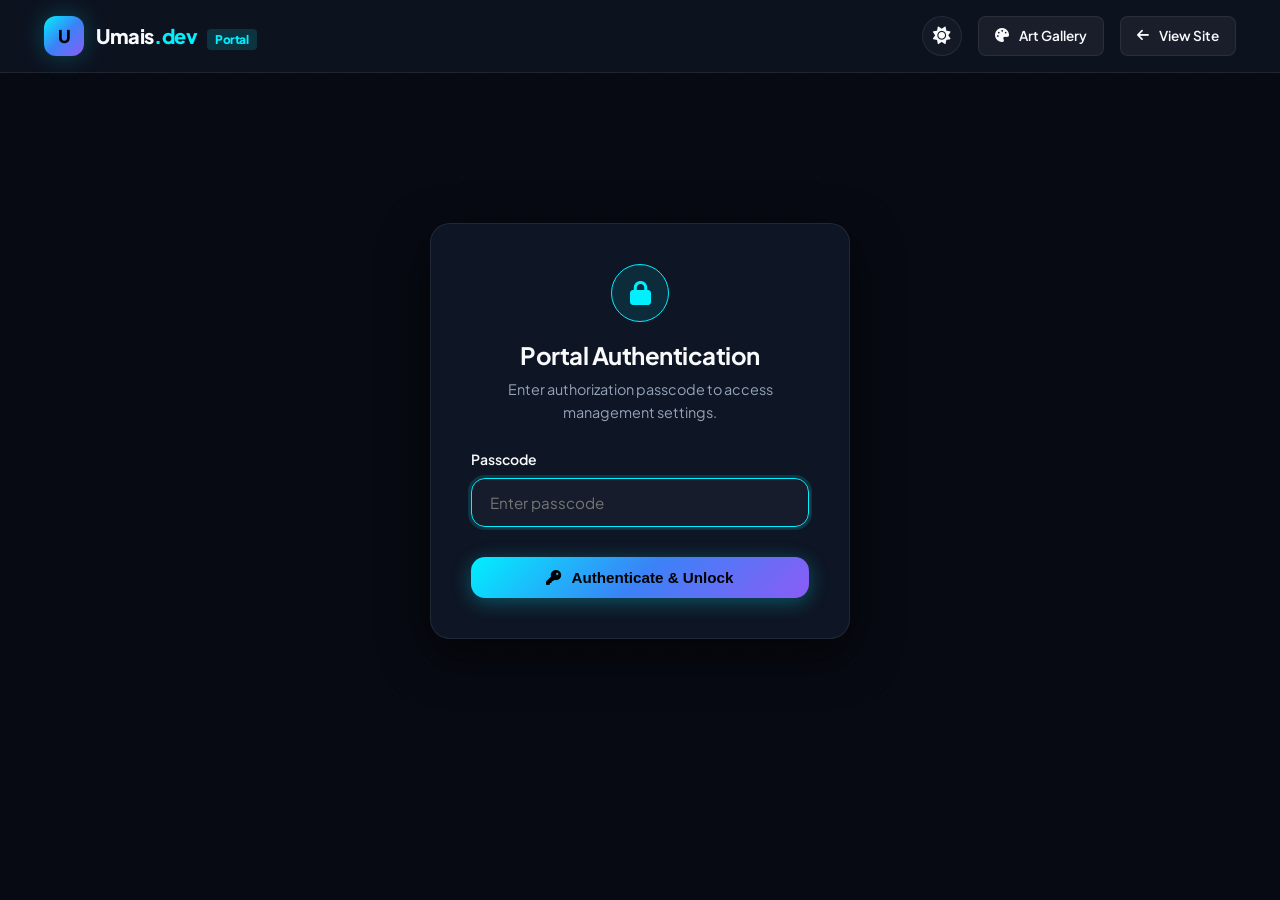
==== commit 36160985: "Profile pic" ====
--- a/admin.html
+++ b/admin.html
@@ -96,6 +96,11 @@
           <i class="fa-solid fa-sun"></i>
         </button>
 
+        <a href="gallery.html" target="_blank" class="btn btn-secondary btn-sm">
+          <i class="fa-solid fa-palette"></i>
+          <span>Art Gallery</span>
+        </a>
+
         <a href="index.html" class="btn btn-secondary btn-sm">
           <i class="fa-solid fa-arrow-left"></i>
           <span>View Site</span>
--- a/css/style.css
+++ b/css/style.css
@@ -2316,3 +2316,410 @@
   from { opacity: 0; transform: scale(0.98); }
   to { opacity: 1; transform: scale(1); }
 }
+
+/* ==========================================================================
+   Creative Studio Gallery & Before/After Styles
+   ========================================================================== */
+
+.gallery-tabs-nav {
+  display: flex;
+  justify-content: center;
+  gap: 12px;
+  flex-wrap: wrap;
+  margin-bottom: 40px;
+}
+
+.gallery-tab-btn {
+  background: var(--bg-card);
+  border: 1px solid var(--border-color);
+  color: var(--text-muted);
+  padding: 12px 24px;
+  border-radius: 50px;
+  font-size: 0.95rem;
+  font-weight: 600;
+  cursor: pointer;
+  display: inline-flex;
+  align-items: center;
+  gap: 10px;
+  transition: var(--transition-fast);
+}
+
+.gallery-tab-btn:hover {
+  color: var(--text-main);
+  border-color: var(--border-highlight);
+  background: rgba(255, 255, 255, 0.05);
+}
+
+.gallery-tab-btn.active {
+  background: var(--gradient-primary);
+  color: #0b1120;
+  border-color: transparent;
+  box-shadow: 0 4px 20px rgba(0, 240, 255, 0.25);
+}
+
+.gallery-tab-pane {
+  display: none;
+  animation: fadeIn 0.4s ease forwards;
+}
+
+.gallery-tab-pane.active {
+  display: block;
+}
+
+/* Before & After Dual-Card Display */
+.before-after-grid {
+  display: grid;
+  grid-template-columns: 1fr;
+  gap: 36px;
+  max-width: 1100px;
+  margin: 0 auto;
+}
+
+.comparison-card {
+  background: var(--bg-card);
+  backdrop-filter: blur(16px);
+  border: 1px solid var(--border-color);
+  border-radius: var(--radius-lg);
+  overflow: hidden;
+  box-shadow: 0 10px 30px rgba(0, 0, 0, 0.4);
+  transition: var(--transition-fast);
+}
+
+.comparison-card:hover {
+  border-color: var(--border-highlight);
+  transform: translateY(-3px);
+}
+
+.comparison-header {
+  padding: 20px 24px;
+  background: rgba(255, 255, 255, 0.02);
+  border-bottom: 1px solid var(--border-color);
+  display: flex;
+  justify-content: space-between;
+  align-items: center;
+  flex-wrap: wrap;
+  gap: 12px;
+}
+
+.comparison-title-box h4 {
+  font-size: 1.15rem;
+  font-weight: 700;
+  color: var(--text-main);
+  margin-top: 4px;
+}
+
+.comparison-tag {
+  font-size: 0.75rem;
+  font-weight: 700;
+  text-transform: uppercase;
+  letter-spacing: 0.08em;
+  color: var(--accent-cyan);
+}
+
+.comparison-badge {
+  font-size: 0.8rem;
+  font-weight: 600;
+  padding: 6px 14px;
+  background: rgba(0, 240, 255, 0.1);
+  color: var(--accent-cyan);
+  border: 1px solid rgba(0, 240, 255, 0.25);
+  border-radius: 50px;
+}
+
+.comparison-slider-container {
+  display: grid;
+  grid-template-columns: 1fr 1fr;
+  gap: 16px;
+  padding: 20px;
+  background: #070c18;
+}
+
+@media (max-width: 768px) {
+  .comparison-slider-container {
+    grid-template-columns: 1fr;
+  }
+}
+
+.comparison-half {
+  position: relative;
+  border-radius: 12px;
+  overflow: hidden;
+  border: 1px solid rgba(255, 255, 255, 0.08);
+  background: #000;
+}
+
+.image-label {
+  position: absolute;
+  top: 12px;
+  left: 12px;
+  z-index: 2;
+  padding: 6px 14px;
+  border-radius: 6px;
+  font-size: 0.78rem;
+  font-weight: 700;
+  letter-spacing: 0.03em;
+  backdrop-filter: blur(8px);
+}
+
+.label-before {
+  background: rgba(15, 23, 42, 0.85);
+  color: #94a3b8;
+  border: 1px solid rgba(148, 163, 184, 0.3);
+}
+
+.label-after {
+  background: rgba(6, 182, 212, 0.85);
+  color: #042f2e;
+  font-weight: 800;
+  border: 1px solid rgba(255, 255, 255, 0.4);
+}
+
+.comparison-img {
+  width: 100%;
+  height: 380px;
+  object-fit: cover;
+  display: block;
+  transition: transform 0.4s ease;
+}
+
+.comparison-half:hover .comparison-img {
+  transform: scale(1.03);
+}
+
+.comparison-footer {
+  padding: 16px 24px;
+  background: rgba(255, 255, 255, 0.02);
+  border-top: 1px solid var(--border-color);
+  font-size: 0.88rem;
+  color: var(--text-dim);
+  line-height: 1.6;
+}
+
+/* Photography Masonry Grid */
+.photography-masonry-grid {
+  display: grid;
+  grid-template-columns: repeat(auto-fill, minmax(280px, 1fr));
+  gap: 20px;
+}
+
+.photo-item {
+  position: relative;
+  border-radius: 14px;
+  overflow: hidden;
+  cursor: pointer;
+  border: 1px solid var(--border-color);
+  aspect-ratio: 4/5;
+  background: #0a0f1d;
+}
+
+.photo-item img {
+  width: 100%;
+  height: 100%;
+  object-fit: cover;
+  display: block;
+  transition: transform 0.5s ease;
+}
+
+.photo-item:hover img {
+  transform: scale(1.06);
+}
+
+.photo-hover-overlay {
+  position: absolute;
+  inset: 0;
+  background: linear-gradient(to top, rgba(11, 17, 32, 0.92) 0%, rgba(11, 17, 32, 0.4) 50%, transparent 100%);
+  display: flex;
+  flex-direction: column;
+  justify-content: flex-end;
+  padding: 24px;
+  opacity: 0;
+  transition: opacity 0.3s ease;
+}
+
+.photo-item:hover .photo-hover-overlay {
+  opacity: 1;
+}
+
+.photo-badge {
+  font-size: 0.7rem;
+  font-weight: 700;
+  text-transform: uppercase;
+  color: var(--accent-cyan);
+  margin-bottom: 6px;
+  letter-spacing: 0.05em;
+}
+
+.photo-hover-overlay h5 {
+  font-size: 1.1rem;
+  color: #fff;
+  margin-bottom: 4px;
+  font-weight: 700;
+}
+
+.photo-hover-overlay p {
+  font-size: 0.82rem;
+  color: #94a3b8;
+  margin-bottom: 8px;
+}
+
+.zoom-icon {
+  align-self: flex-end;
+  color: var(--accent-cyan);
+  font-size: 1.2rem;
+}
+
+/* Digital Design Cards Grid */
+.digital-design-grid {
+  display: grid;
+  grid-template-columns: repeat(auto-fit, minmax(320px, 1fr));
+  gap: 28px;
+}
+
+.design-card {
+  background: var(--bg-card);
+  backdrop-filter: blur(12px);
+  border: 1px solid var(--border-color);
+  border-radius: var(--radius-lg);
+  overflow: hidden;
+  transition: var(--transition-fast);
+  display: flex;
+  flex-direction: column;
+}
+
+.design-card:hover {
+  border-color: var(--border-highlight);
+  transform: translateY(-4px);
+  box-shadow: 0 12px 32px rgba(0, 0, 0, 0.4);
+}
+
+.design-media-preview {
+  position: relative;
+  background: #080d19;
+  height: 240px;
+  overflow: hidden;
+  cursor: pointer;
+  display: flex;
+  align-items: center;
+  justify-content: center;
+  border-bottom: 1px solid var(--border-color);
+}
+
+.design-media-preview img {
+  max-width: 90%;
+  max-height: 85%;
+  object-fit: contain;
+  transition: transform 0.4s ease;
+}
+
+.design-card:hover .design-media-preview img {
+  transform: scale(1.05);
+}
+
+.design-overlay-btn {
+  position: absolute;
+  top: 14px;
+  right: 14px;
+  width: 38px;
+  height: 38px;
+  border-radius: 50%;
+  background: rgba(11, 17, 32, 0.8);
+  border: 1px solid var(--border-color);
+  color: var(--accent-cyan);
+  display: flex;
+  align-items: center;
+  justify-content: center;
+  opacity: 0;
+  transition: opacity 0.3s ease;
+}
+
+.design-card:hover .design-overlay-btn {
+  opacity: 1;
+}
+
+.design-card-content {
+  padding: 24px;
+  flex-grow: 1;
+  display: flex;
+  flex-direction: column;
+}
+
+.design-meta-tags {
+  display: flex;
+  gap: 8px;
+  flex-wrap: wrap;
+  margin-bottom: 12px;
+}
+
+.badge-design-type {
+  font-size: 0.72rem;
+  font-weight: 700;
+  text-transform: uppercase;
+  padding: 4px 10px;
+  border-radius: 4px;
+  background: rgba(0, 240, 255, 0.1);
+  color: var(--accent-cyan);
+}
+
+.badge-design-software {
+  font-size: 0.72rem;
+  font-weight: 600;
+  padding: 4px 10px;
+  border-radius: 4px;
+  background: rgba(255, 255, 255, 0.05);
+  color: var(--text-dim);
+}
+
+.design-card-title {
+  font-size: 1.15rem;
+  font-weight: 700;
+  color: var(--text-main);
+  margin-bottom: 10px;
+}
+
+.design-card-desc {
+  font-size: 0.9rem;
+  line-height: 1.6;
+  color: var(--text-muted);
+}
+
+/* Lightbox Modal */
+.lightbox-content-box {
+  background: #080d19;
+  border: 1px solid var(--border-highlight);
+  border-radius: var(--radius-lg);
+  max-width: 900px;
+  width: 95%;
+  max-height: 90vh;
+  position: relative;
+  overflow: hidden;
+  display: flex;
+  flex-direction: column;
+  box-shadow: 0 20px 50px rgba(0, 0, 0, 0.8);
+}
+
+.lightbox-image-container {
+  display: flex;
+  align-items: center;
+  justify-content: center;
+  background: #000;
+  padding: 16px;
+  max-height: 75vh;
+  overflow: hidden;
+}
+
+.lightbox-image-container img {
+  max-width: 100%;
+  max-height: 70vh;
+  object-fit: contain;
+  border-radius: 8px;
+}
+
+.lightbox-caption-text {
+  padding: 16px 24px;
+  font-size: 1rem;
+  font-weight: 600;
+  color: var(--text-main);
+  background: #0c1222;
+  border-top: 1px solid var(--border-color);
+  text-align: center;
+}
